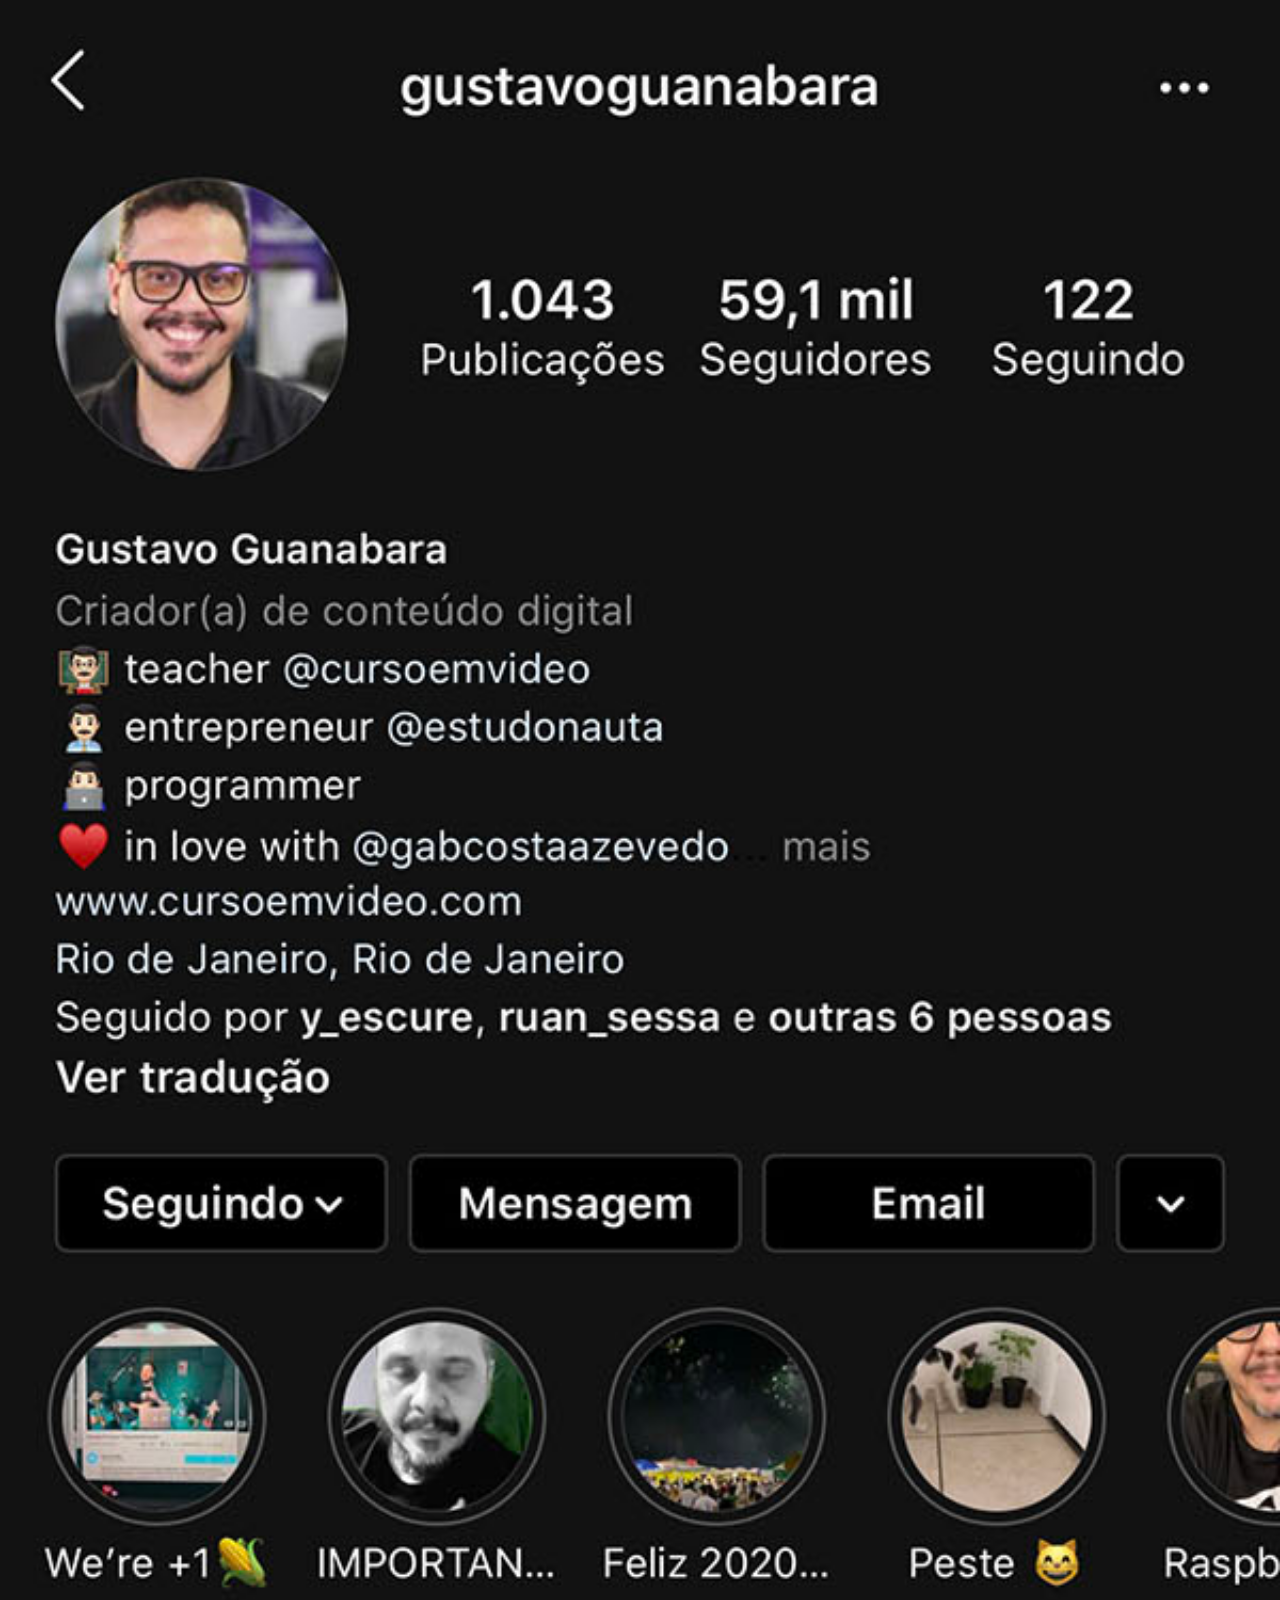
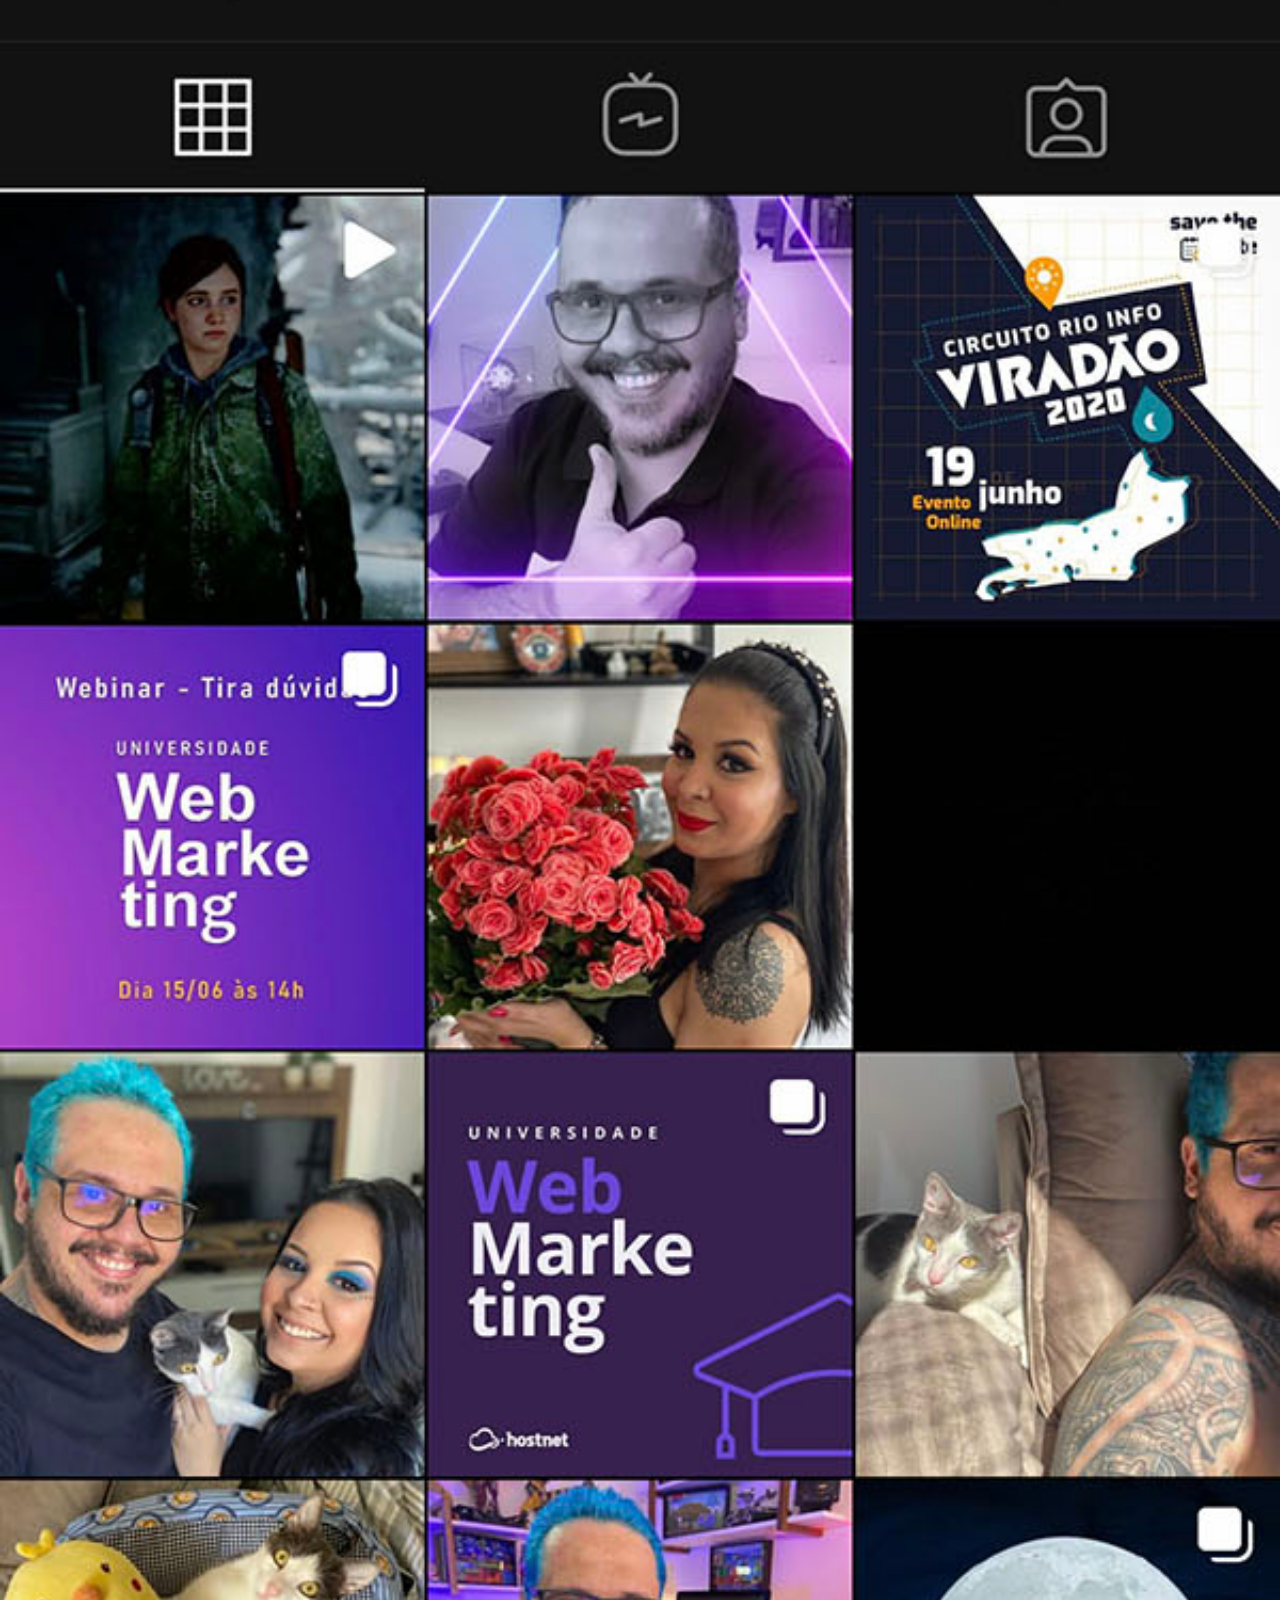
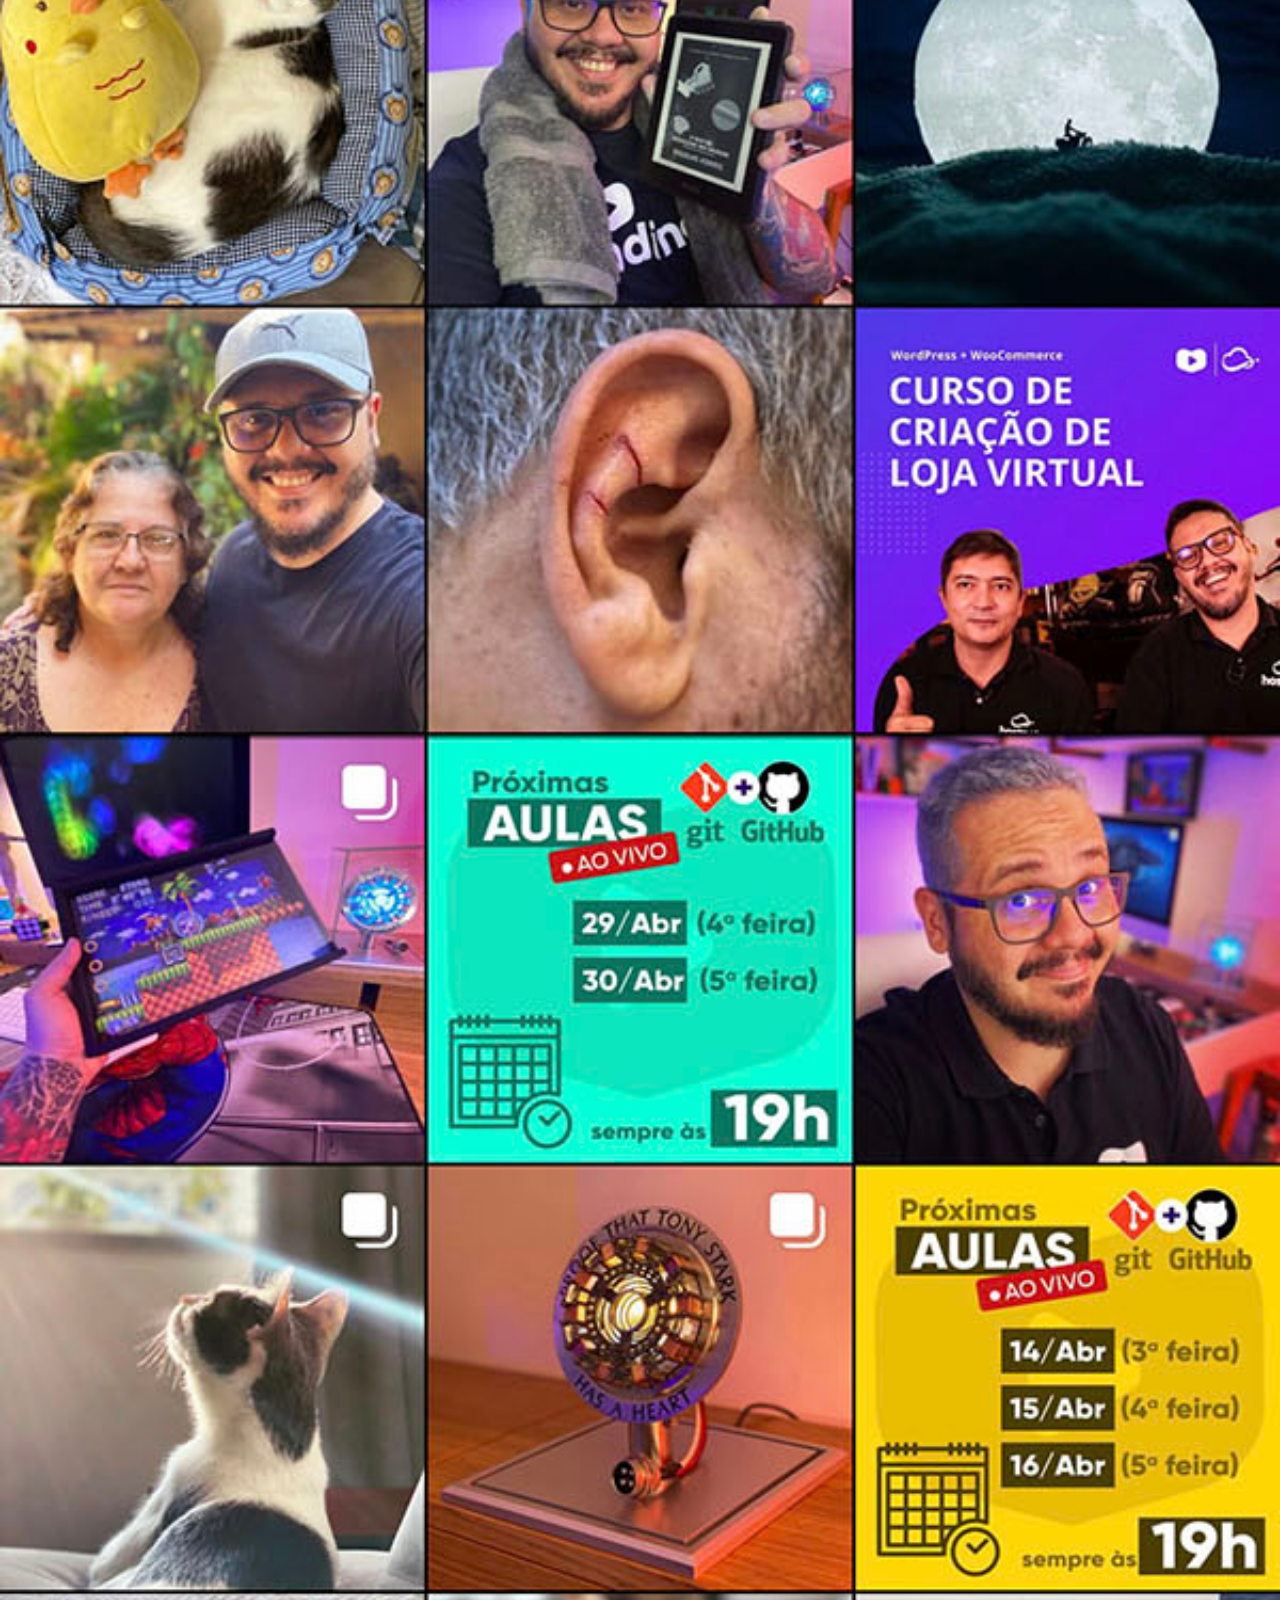
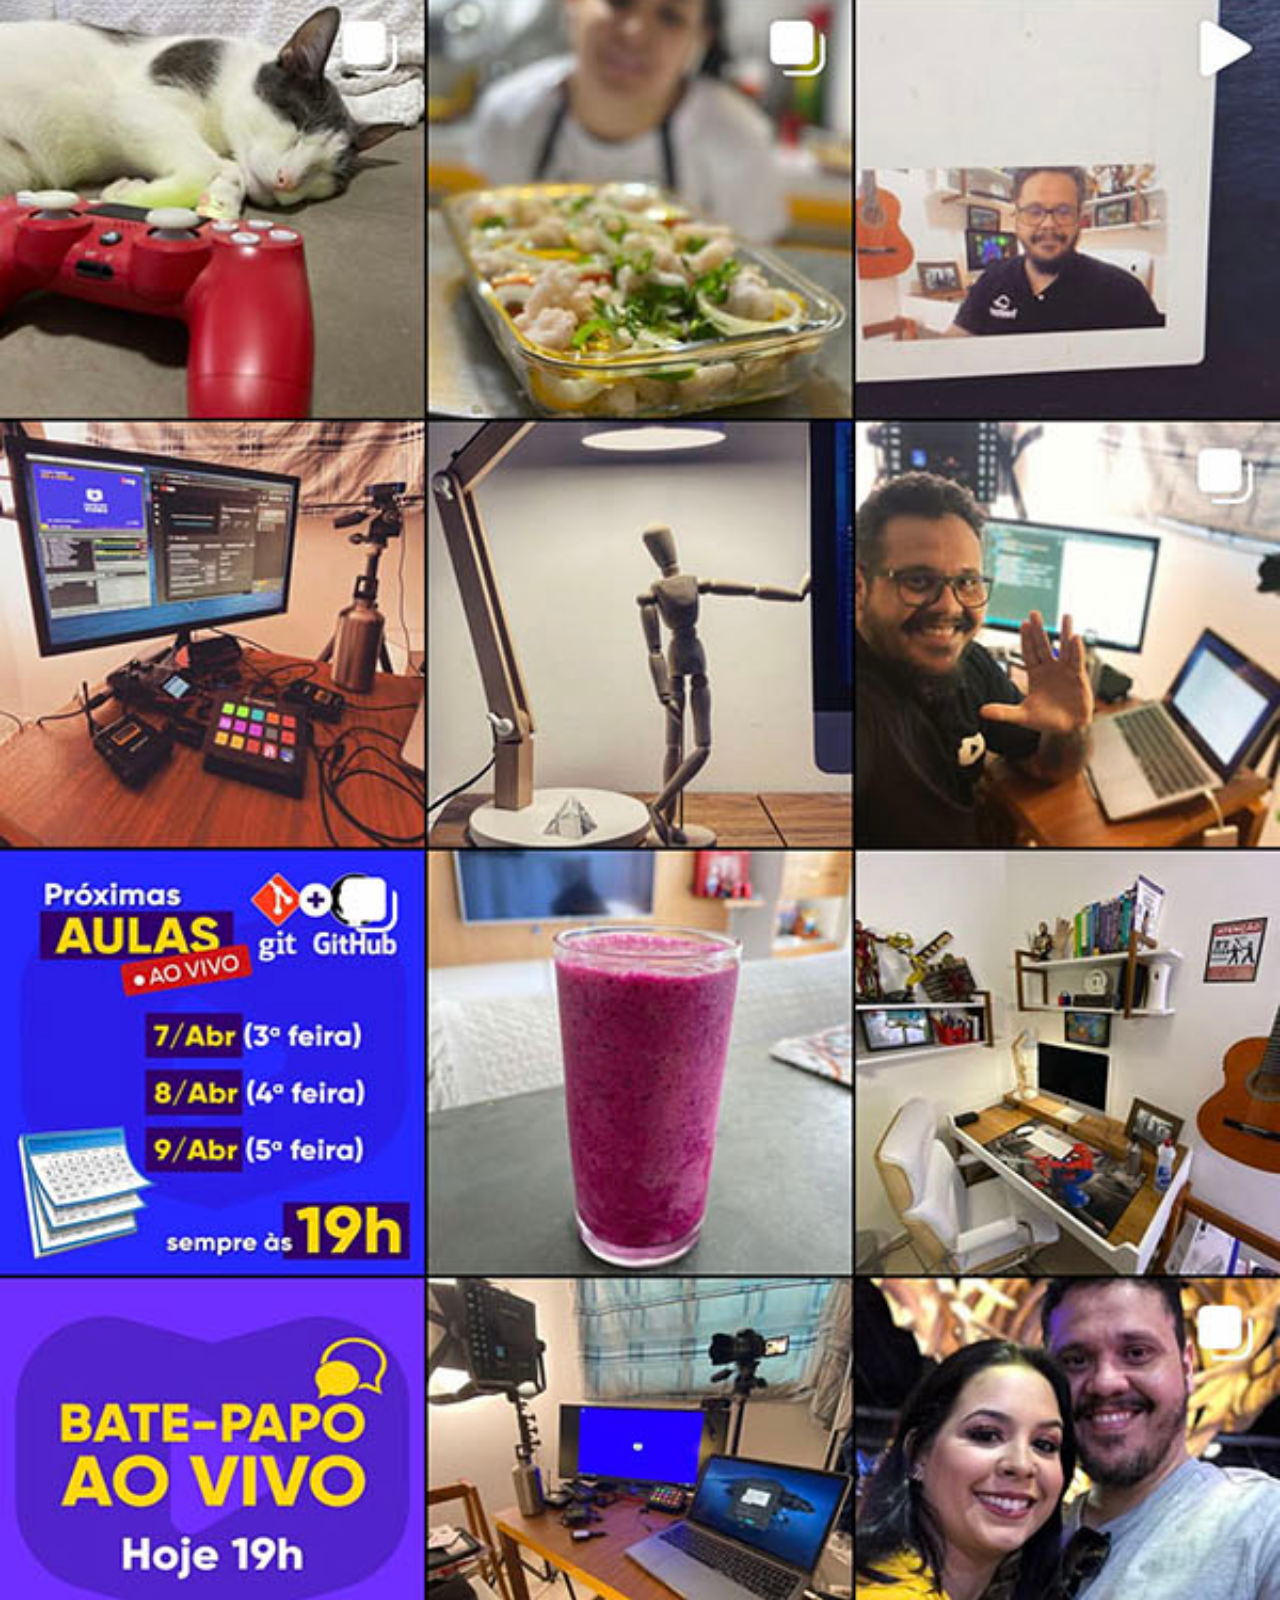
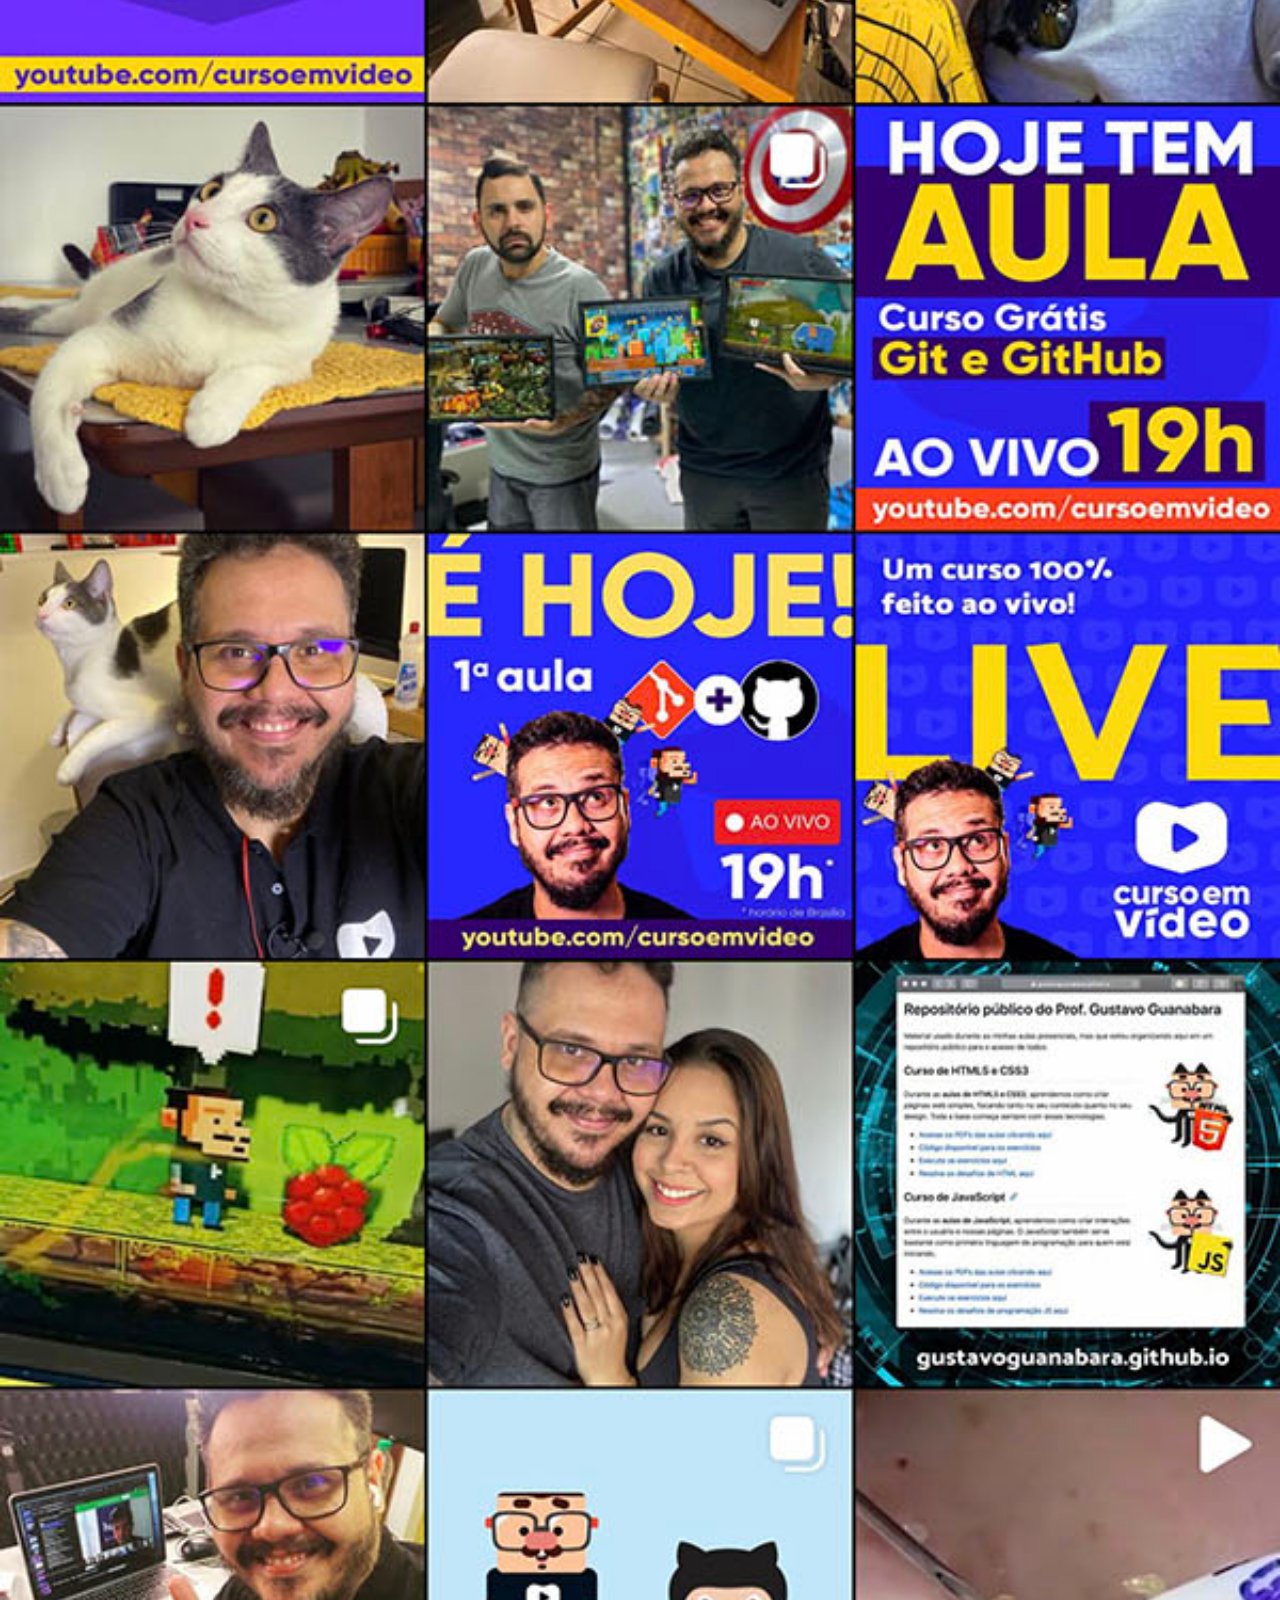
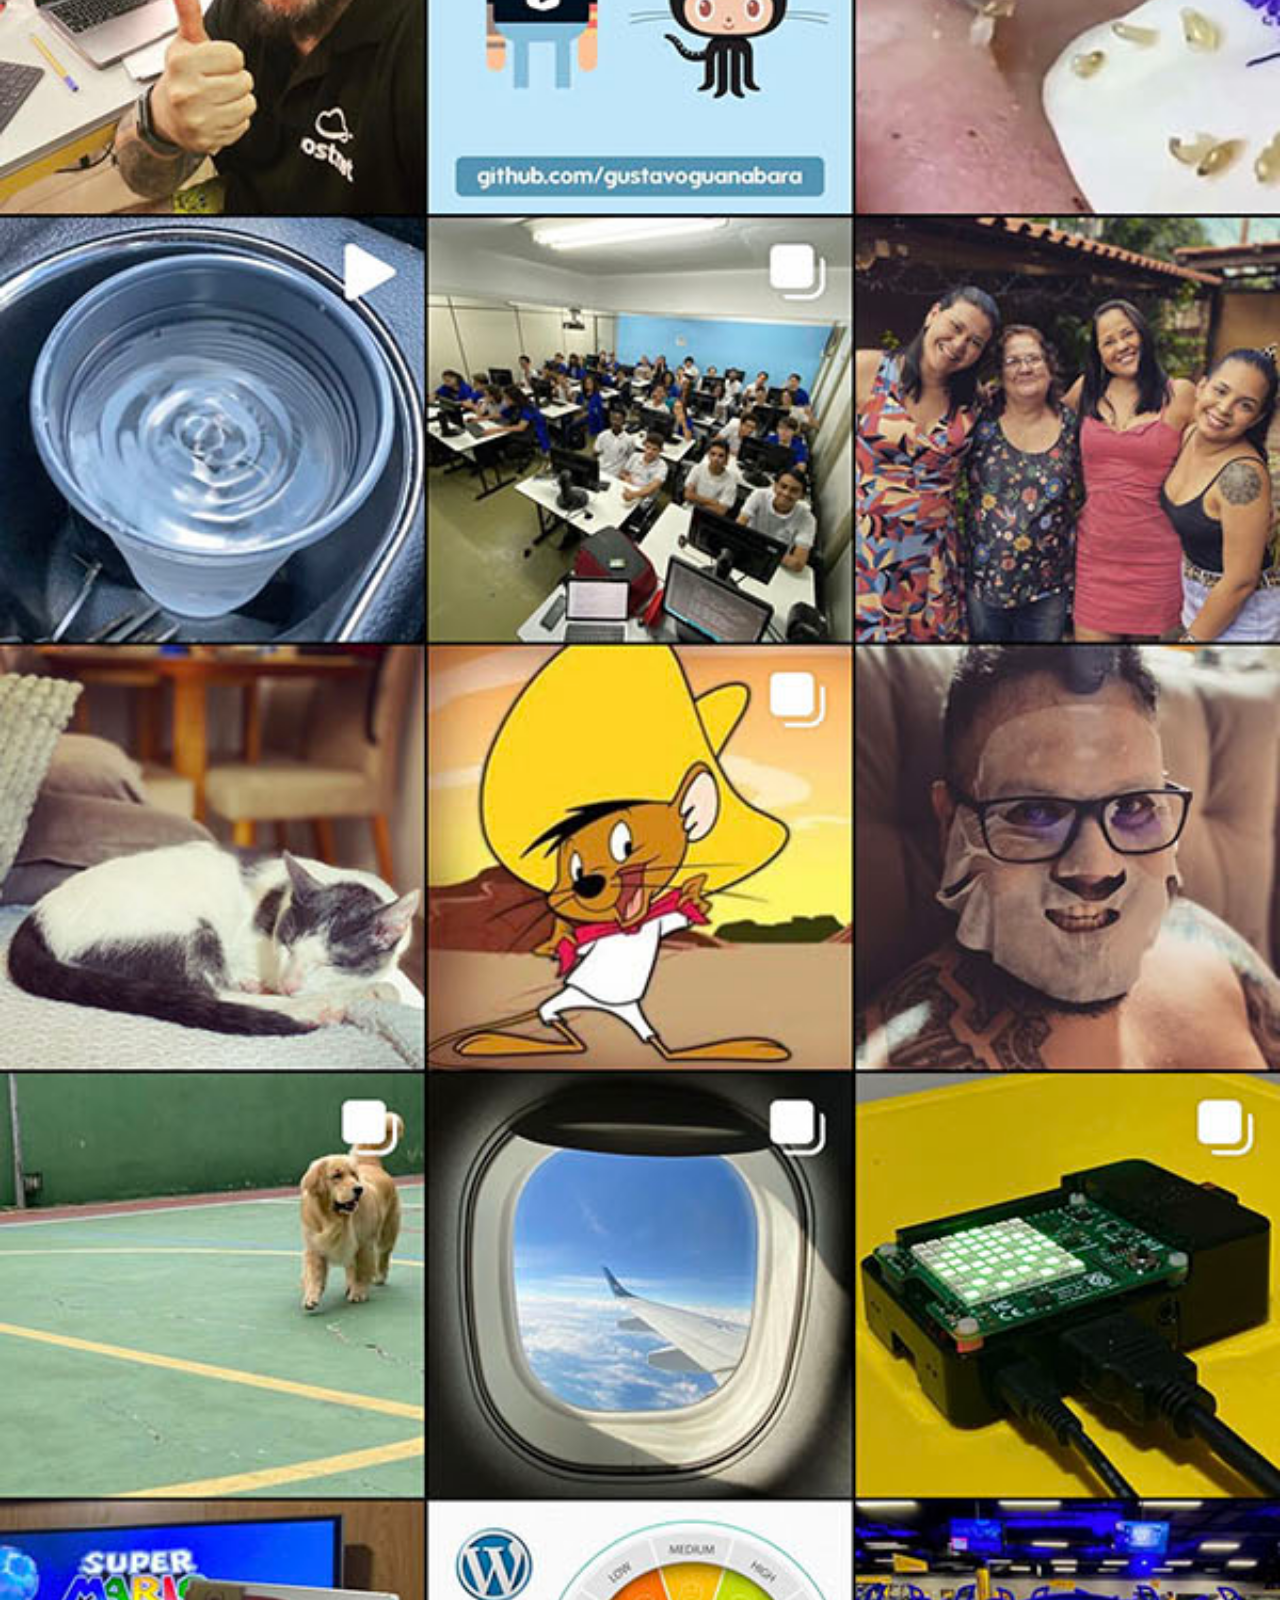
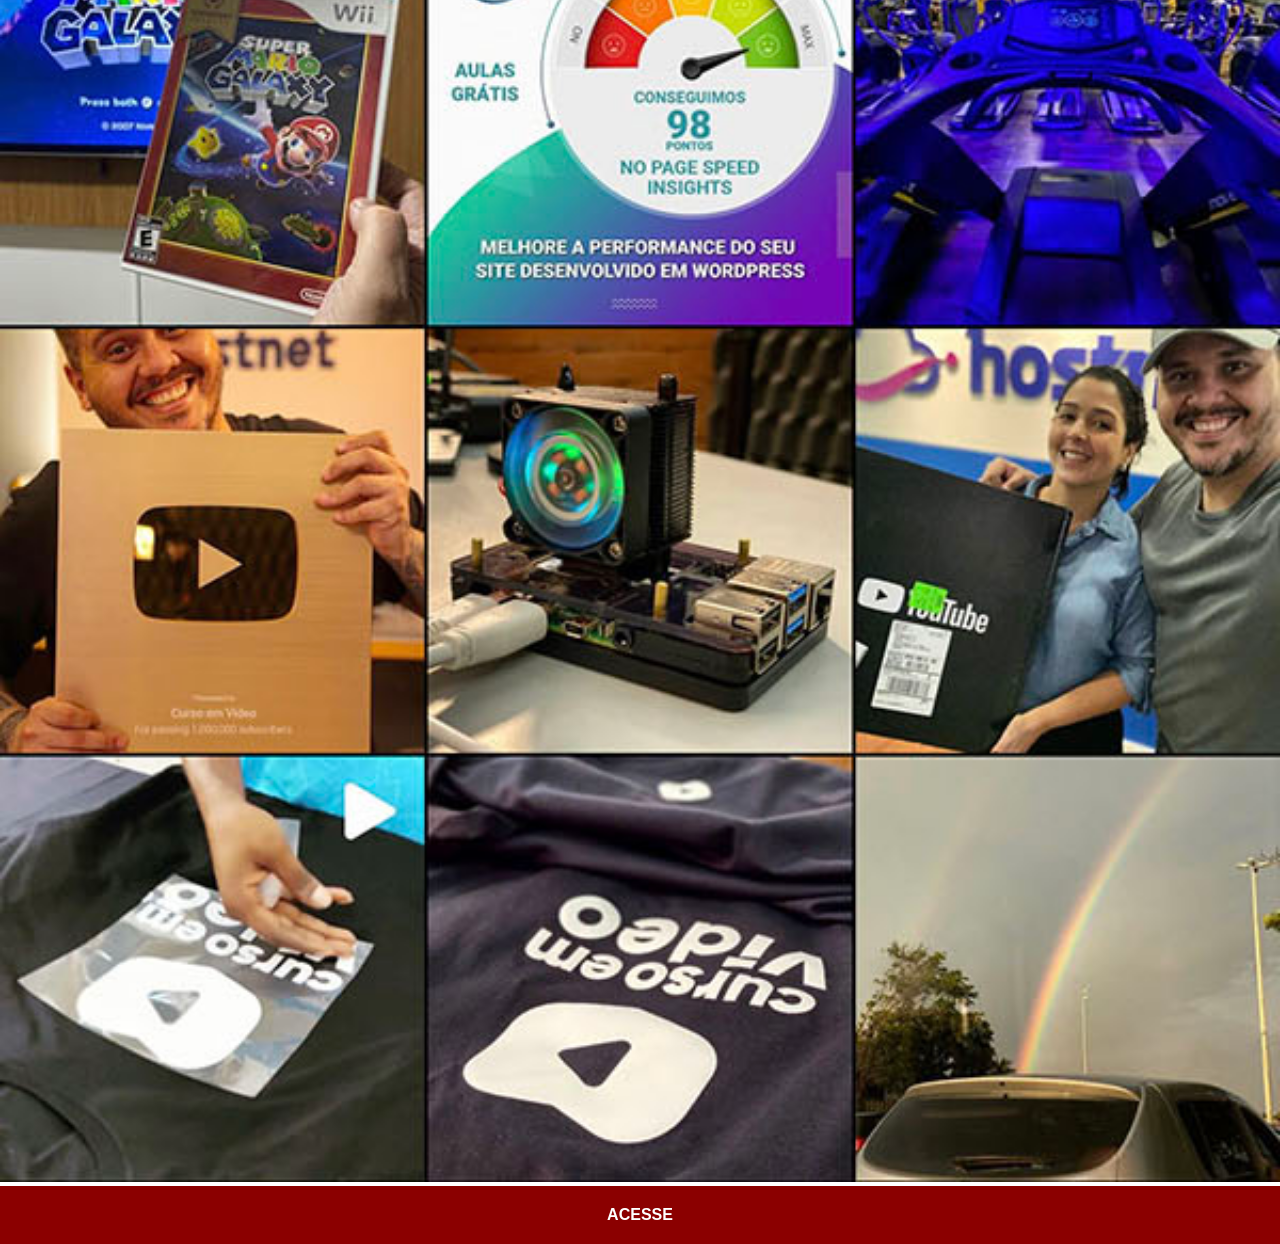
==== instagram.html @ 15d8a844 "links redes sociais" ====
<!DOCTYPE html>
<html lang="pt-br">
<head>
    <meta charset="UTF-8">
    <meta name="viewport" content="width=device-width, initial-scale=1.0">
    <title>Instagram</title>
    <link rel="stylesheet" href="estilos/socials.css">
</head>
<body>
    <img src="imagens/tela-instagram.jpg" alt="GitHub">
    <a href="https://www.instagram.com/gustavoguanabara" target="_blank"> ACESSE</a>
</body>
</html>
---- estilos/socials.css ----
@charset "UTF-8";


         *{
            margin: 0px;
            padding: 0px;
            font-family: Arial, Helvetica, sans-serif;
        }

        

        ::-webkit-scrollbar{
            width: 0px;
            height: 0px;
        }

       
        img{
            width: 100vw;
        }

        a{
            display: block;
            background-color: darkred;
            color: white;
            padding: 20px;
            text-align: center;
            font-weight: bolder;
            text-decoration: none;
        }   

        a:hover{
            background-color: brown;
        }
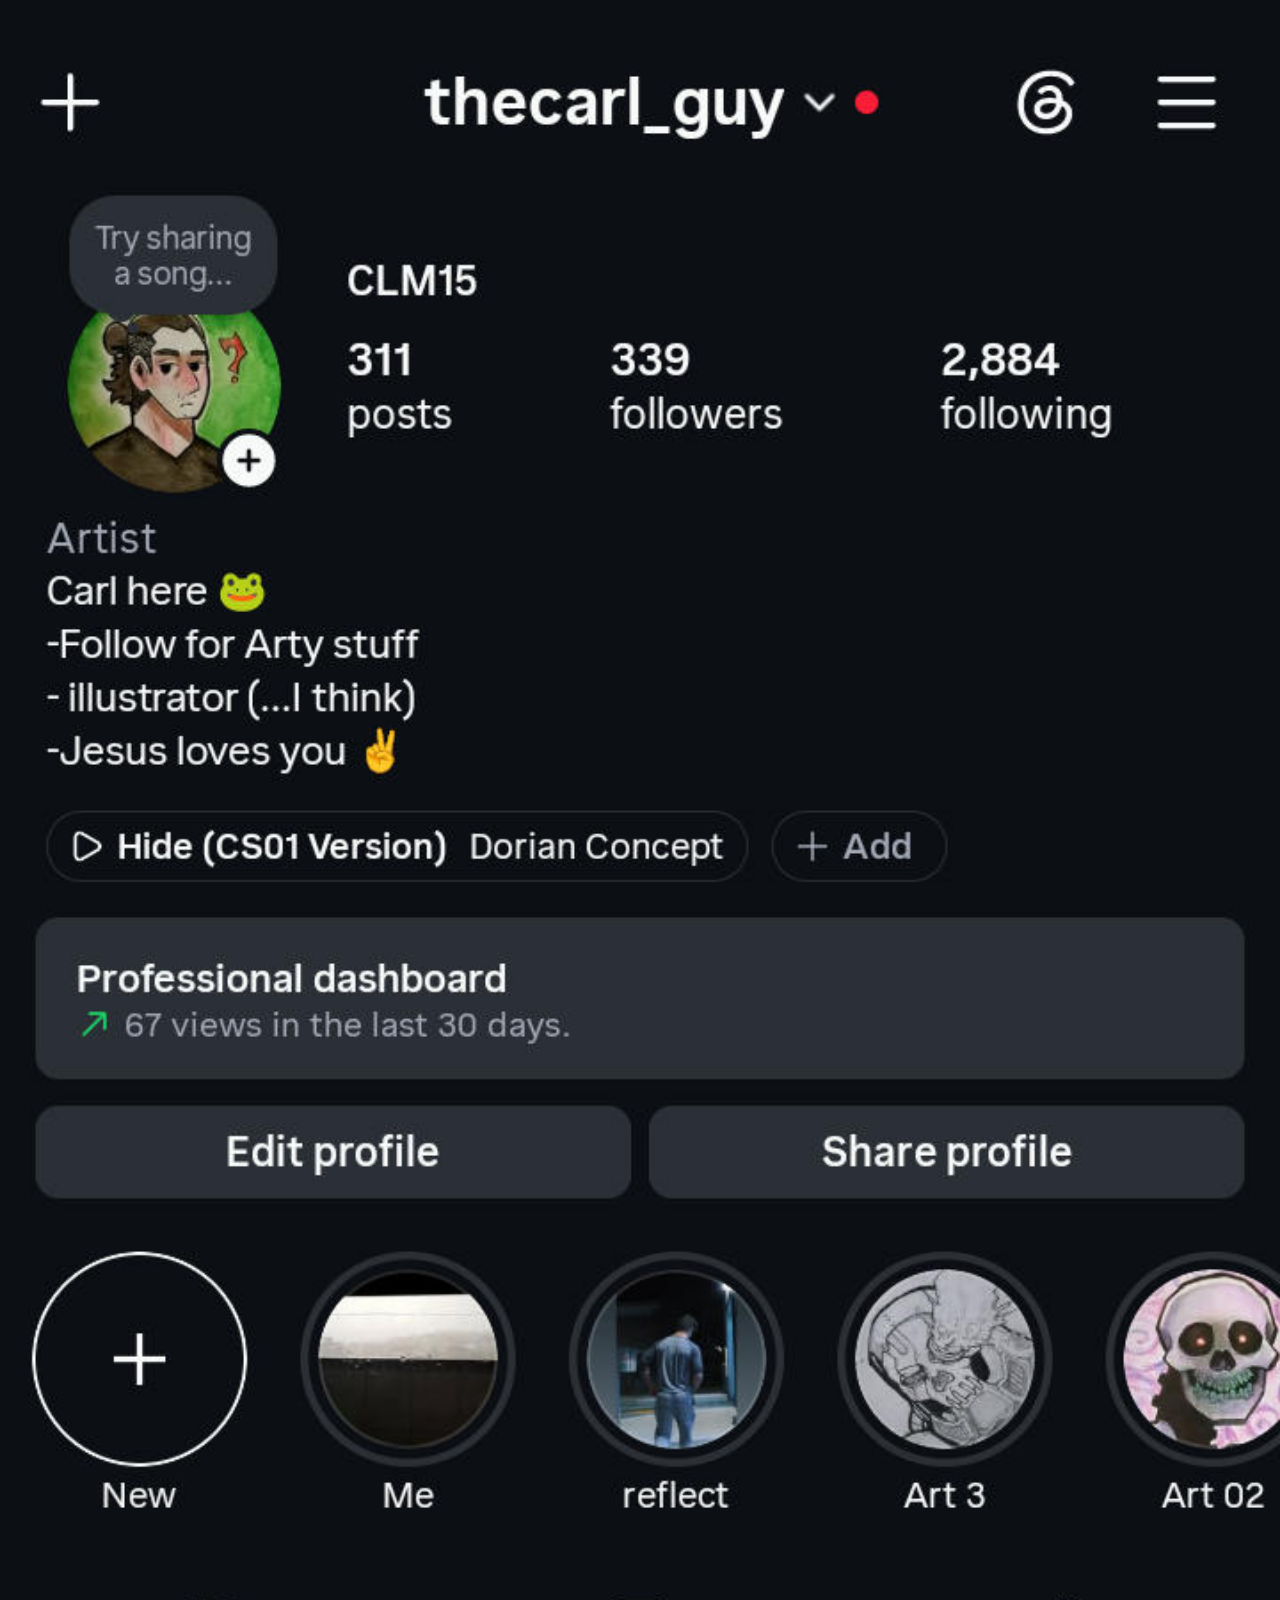
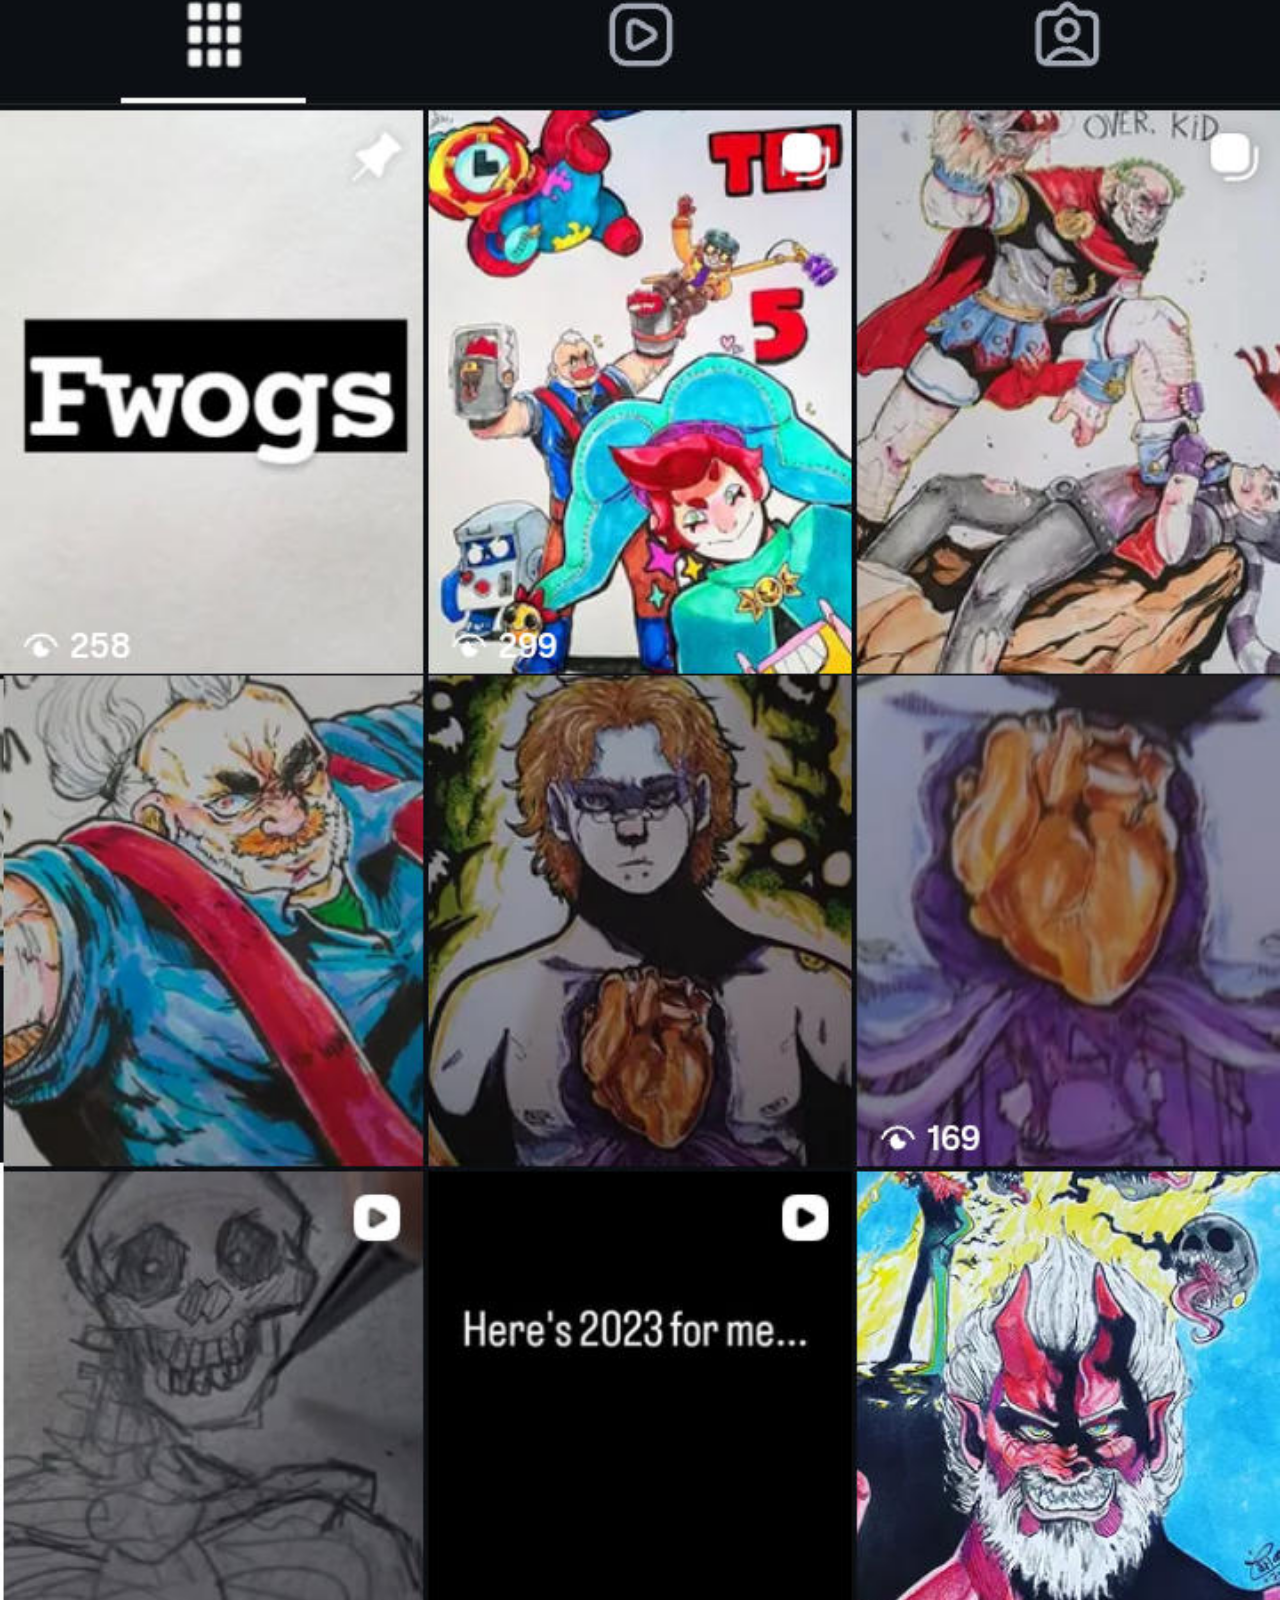
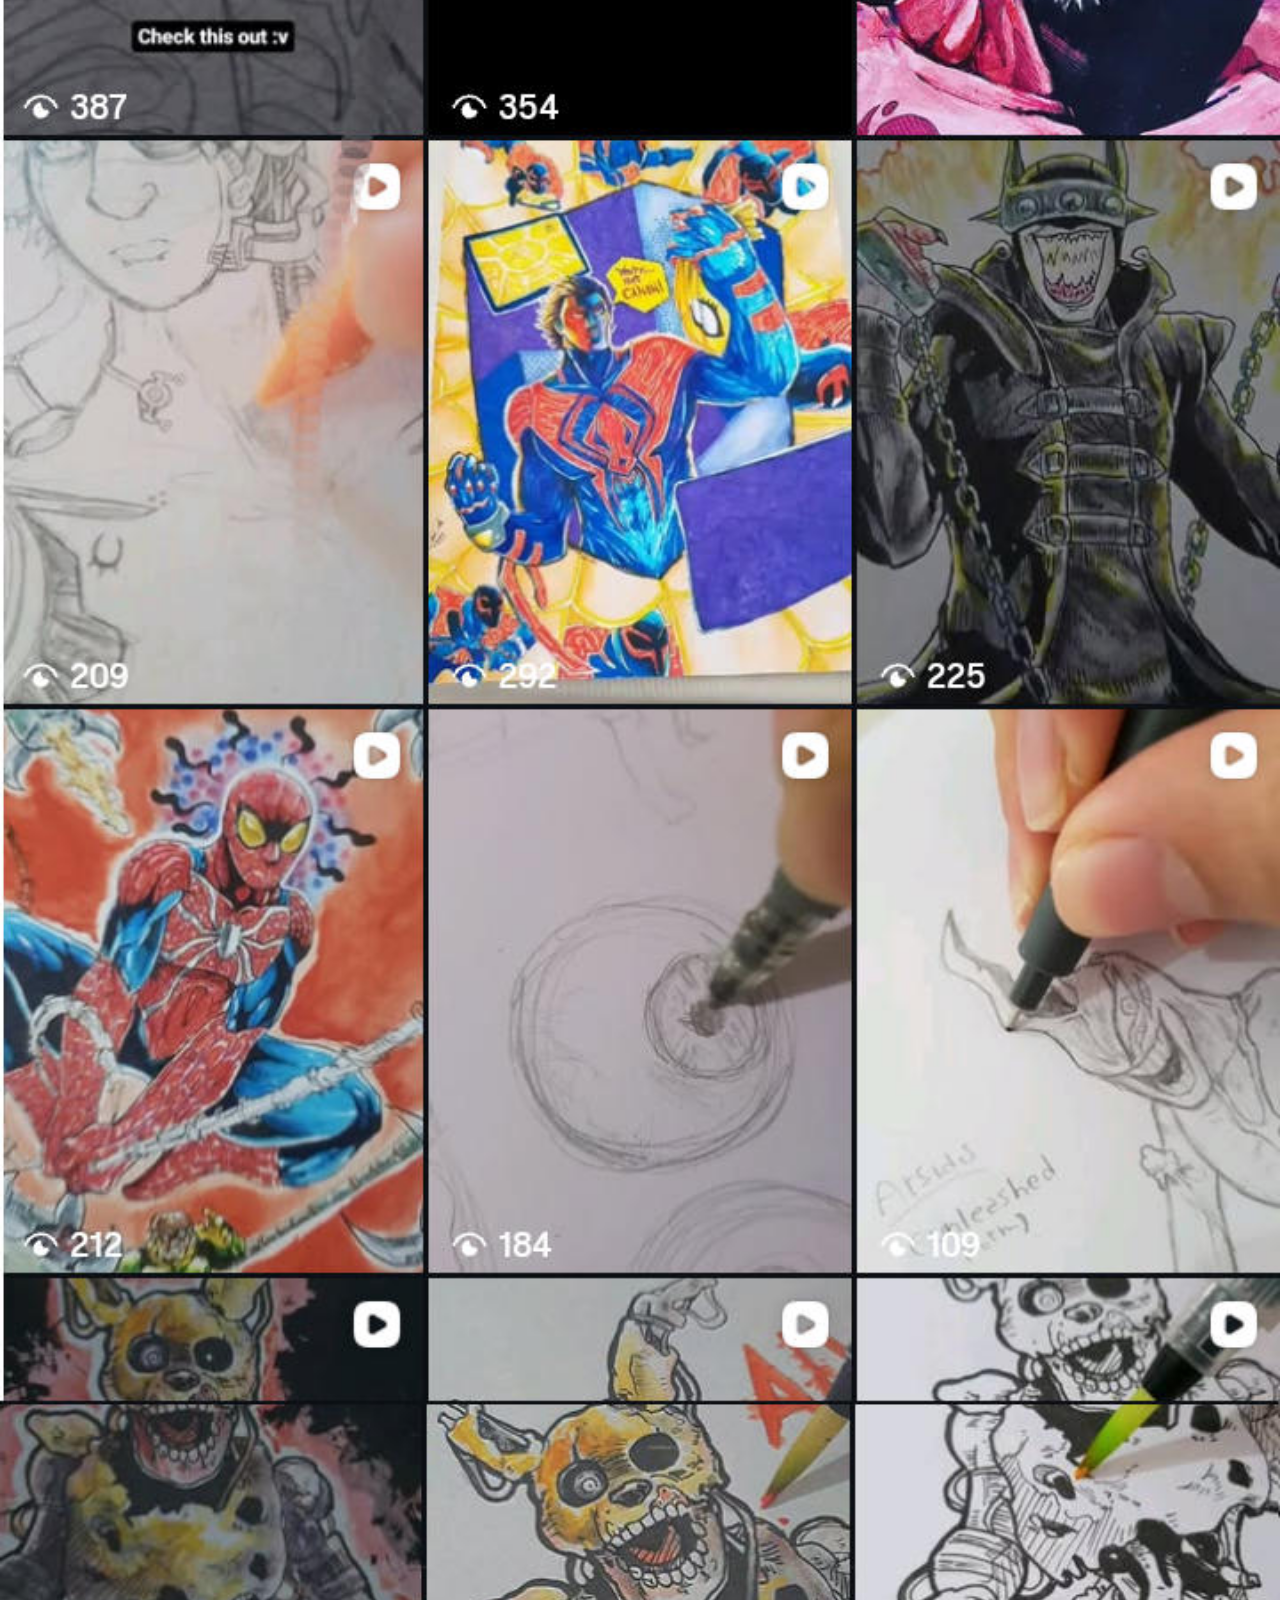
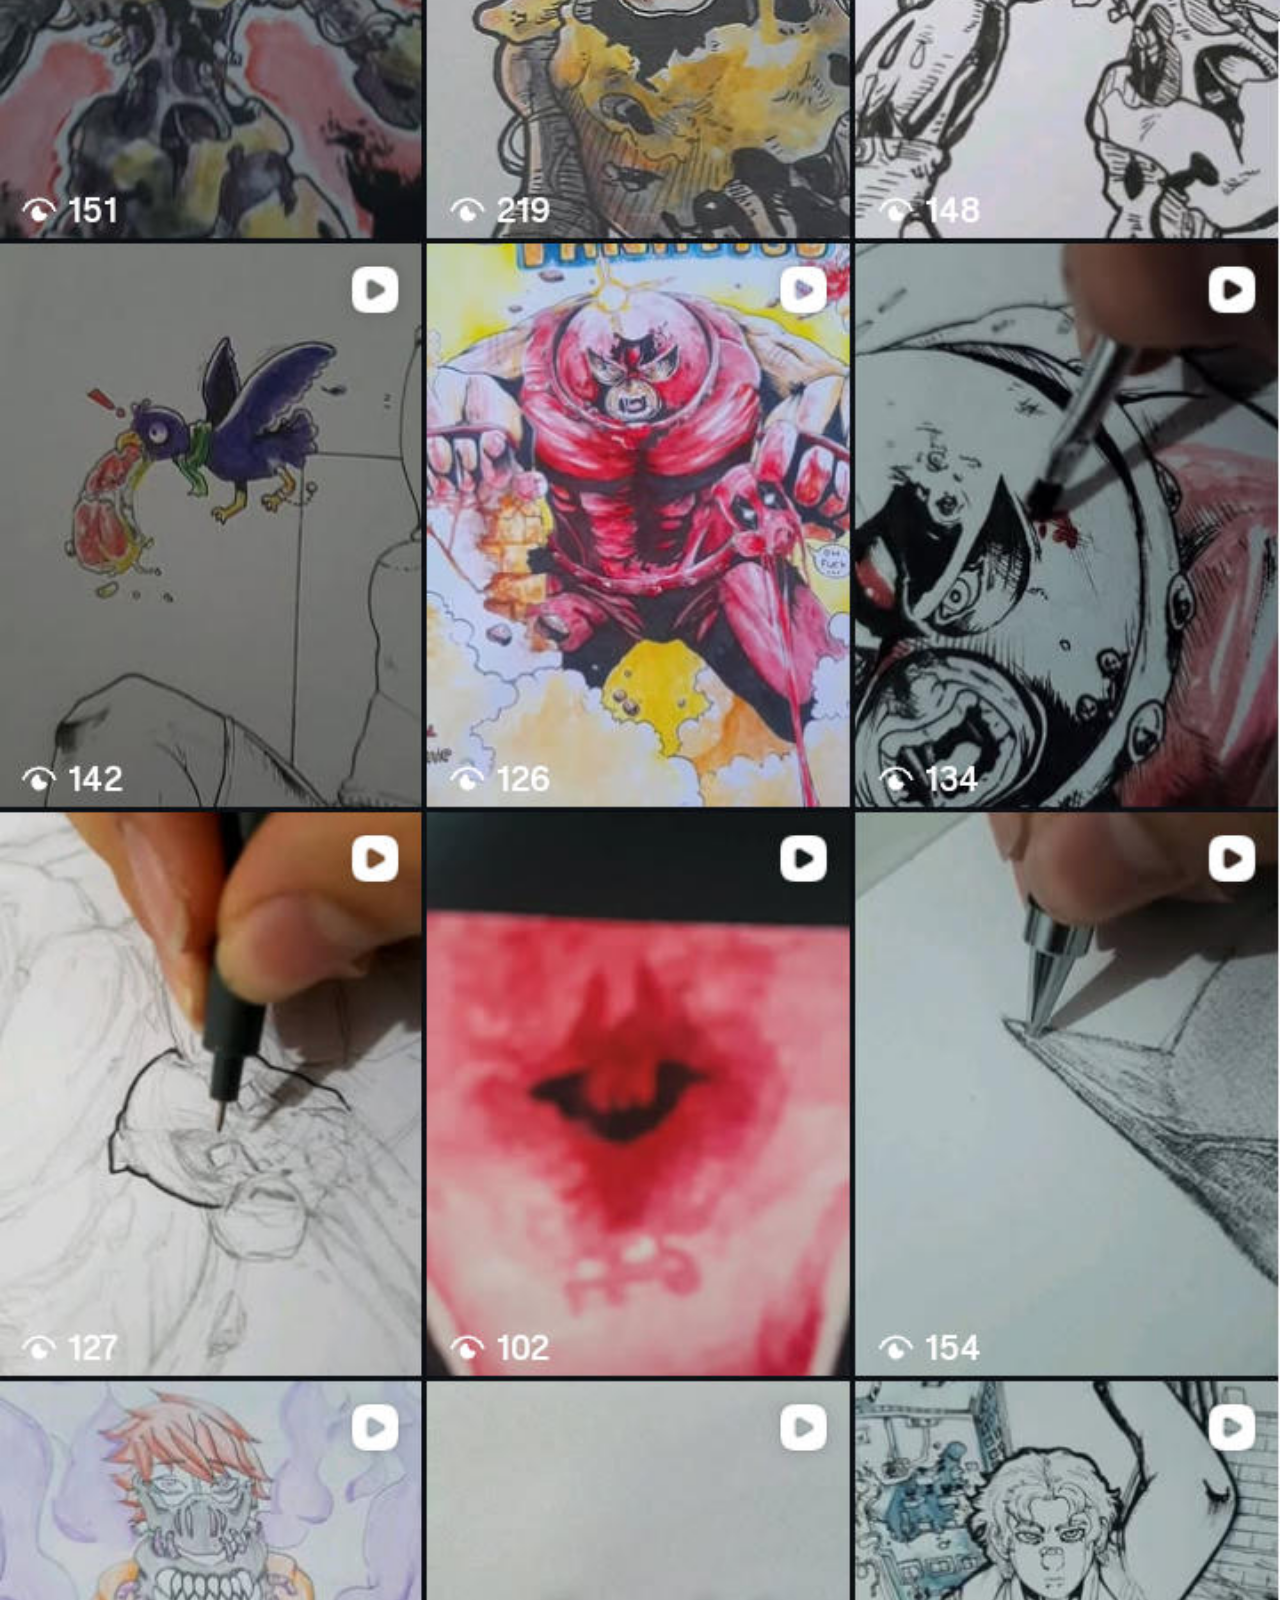
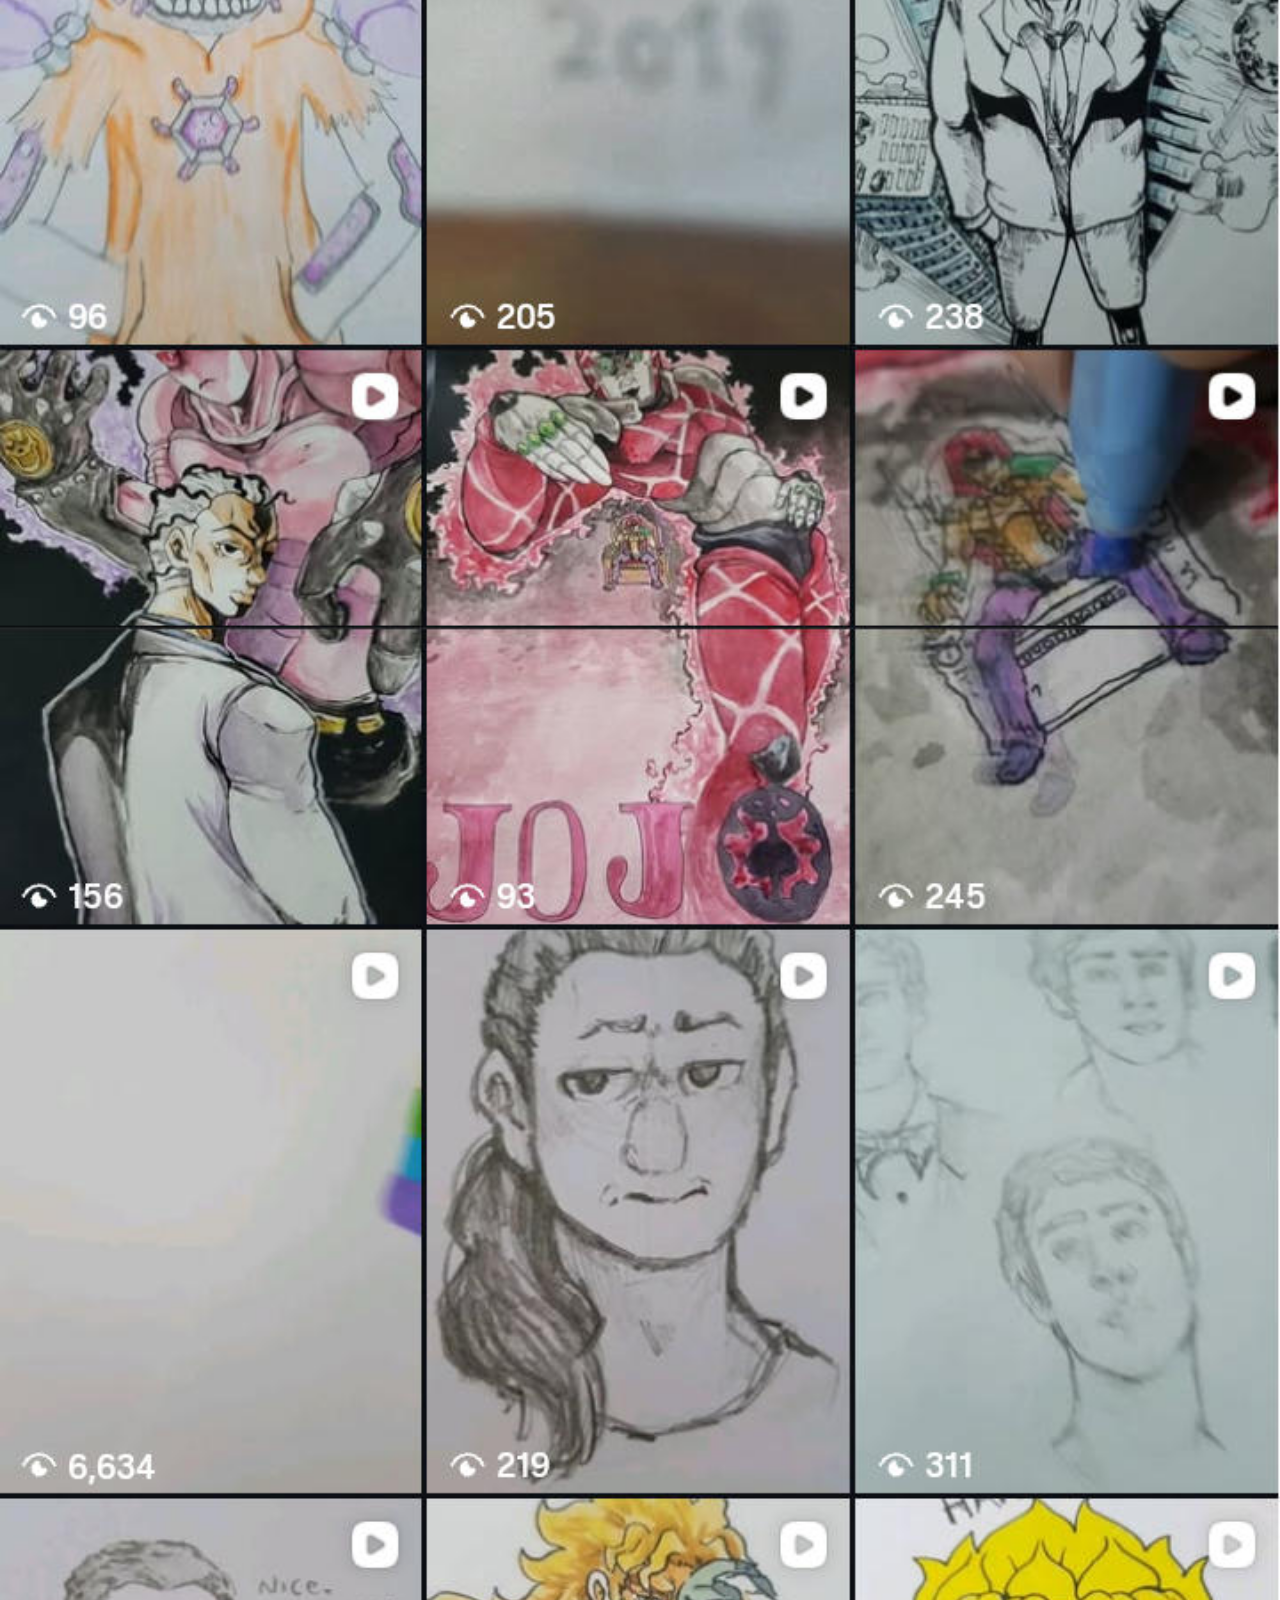
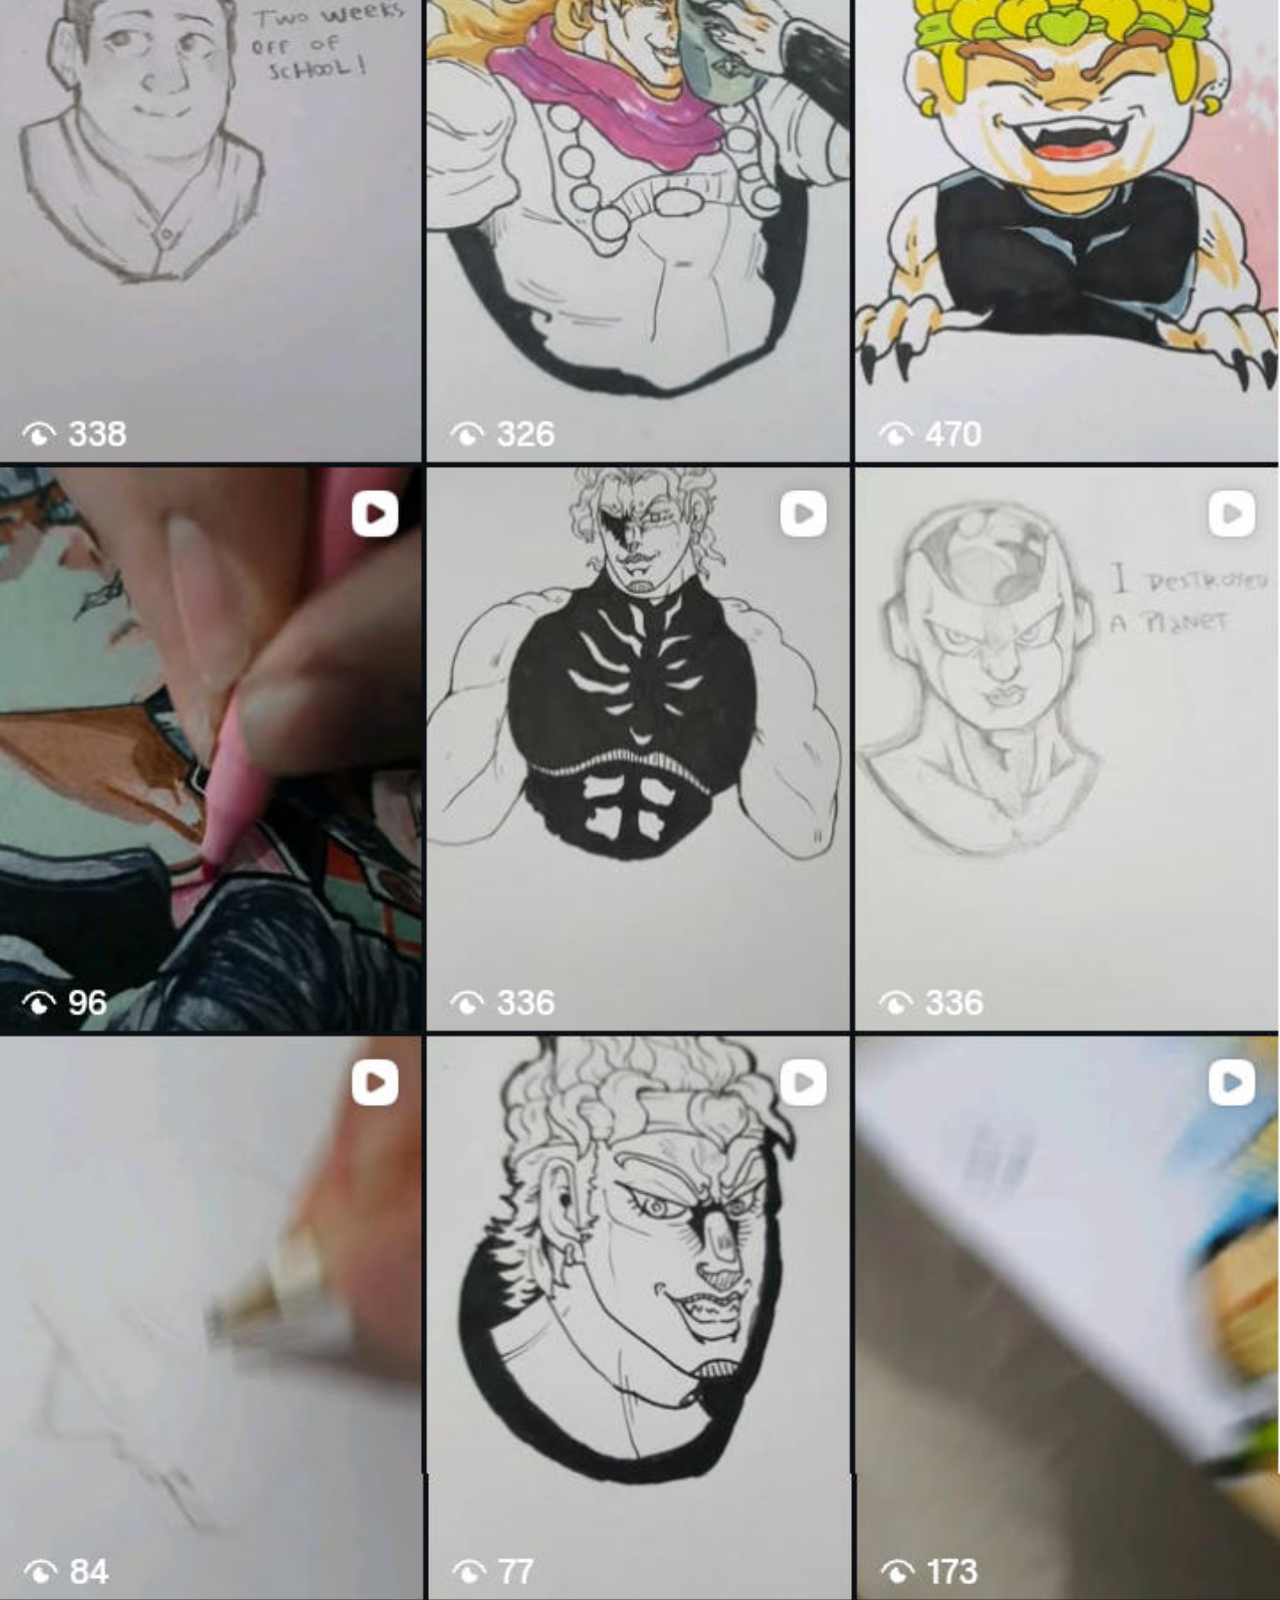
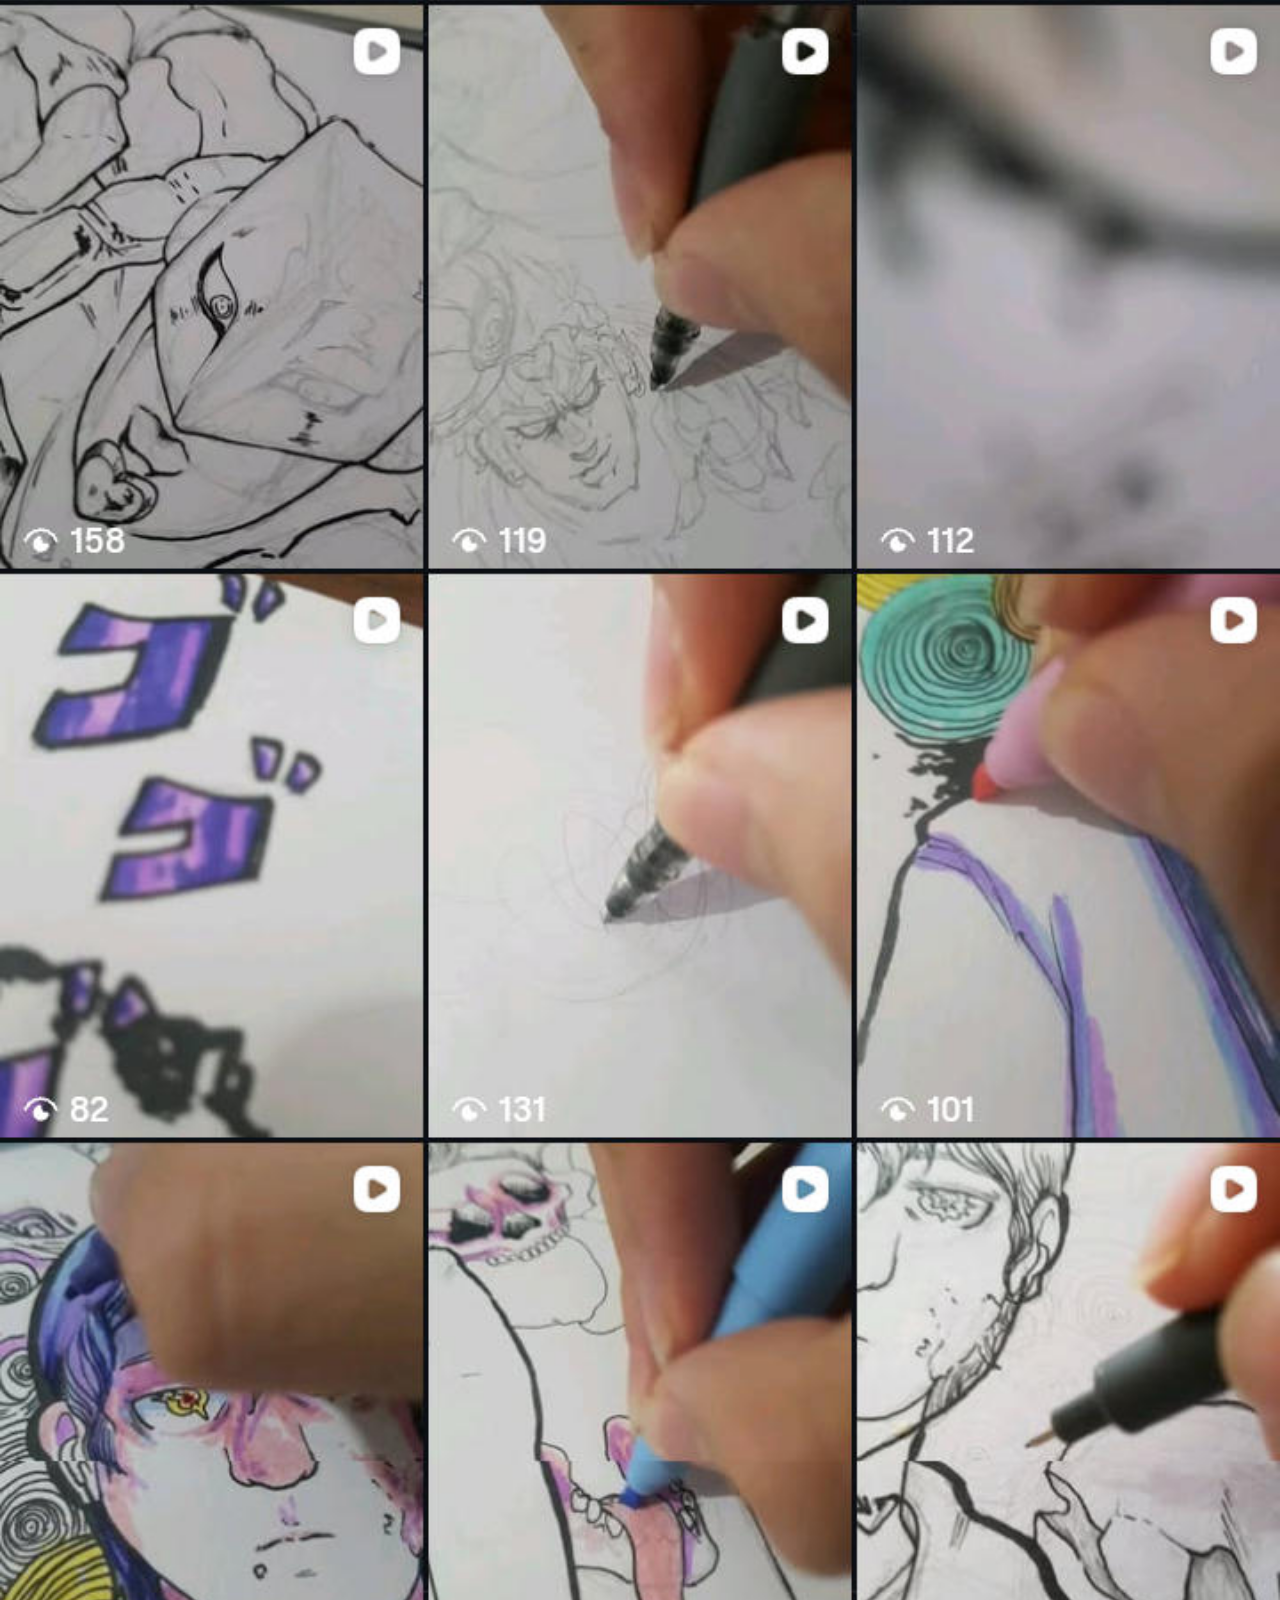
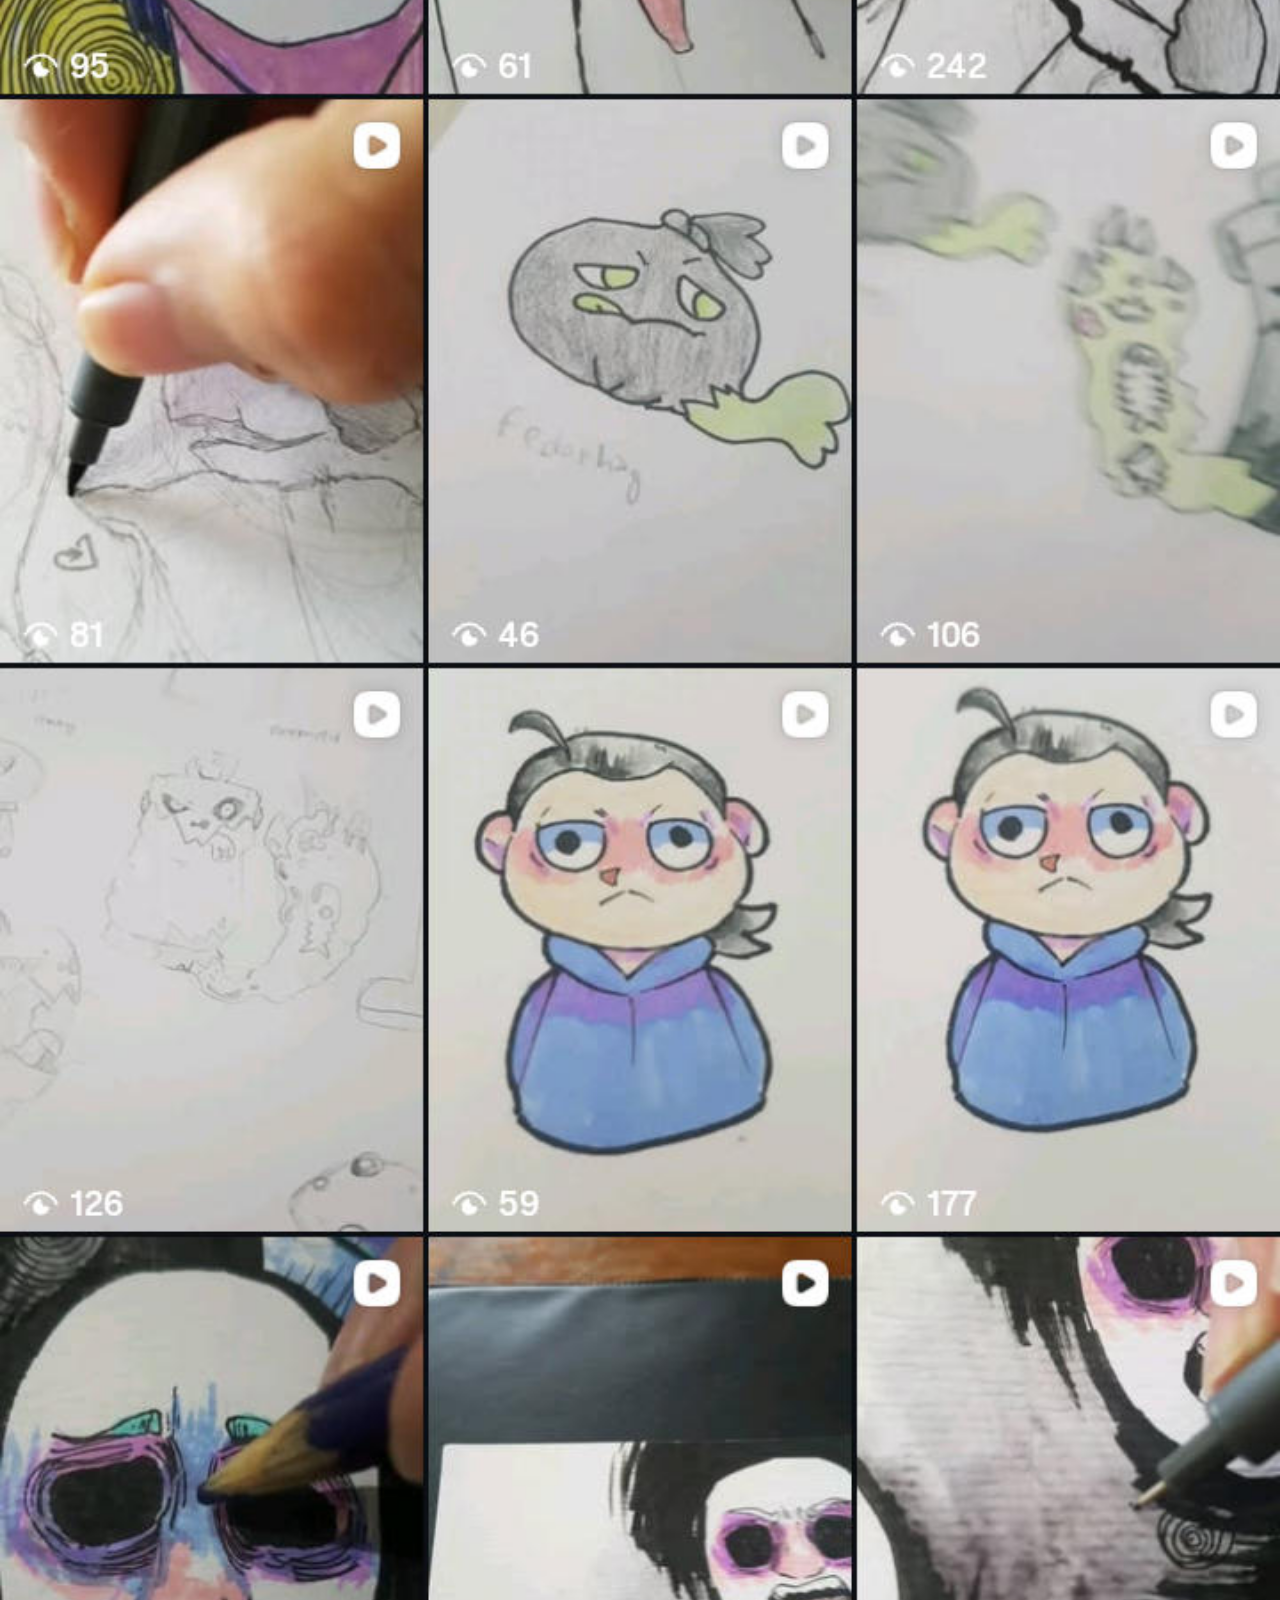
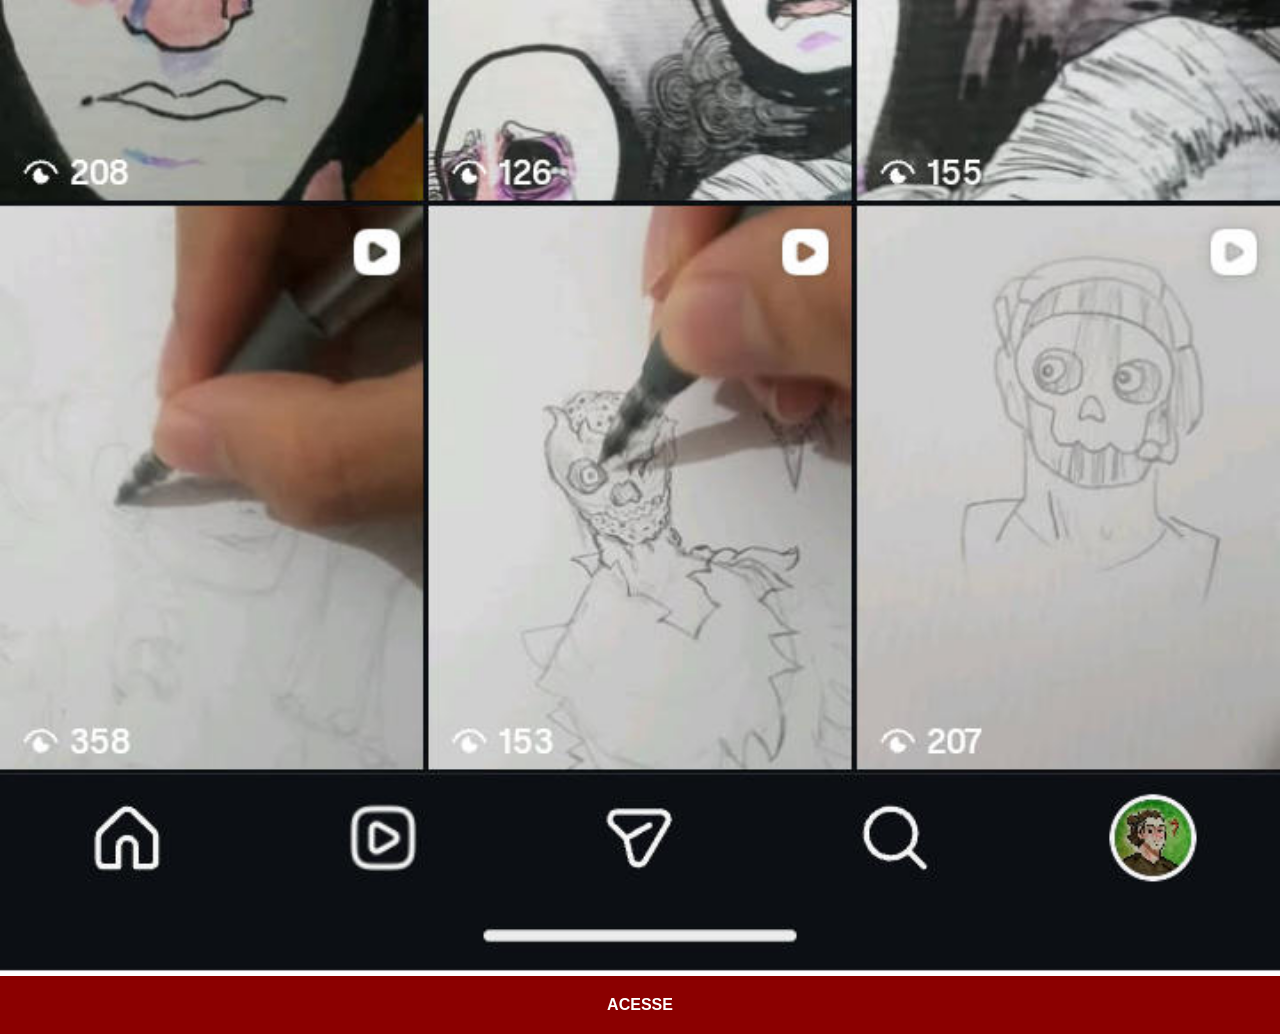
==== commit 7677736e: "ig 2" ====
--- a/instagram.html
+++ b/instagram.html
@@ -7,7 +7,7 @@
     <link rel="stylesheet" href="estilos/socials.css">
 </head>
 <body>
-    <img src="imagens/tela-instagram.jpg" alt="GitHub">
+    <img src="imagens/tela-instagram2.jpg" alt="GitHub">
     <a href="https://www.instagram.com/gustavoguanabara" target="_blank"> ACESSE</a>
 </body>
 </html>
